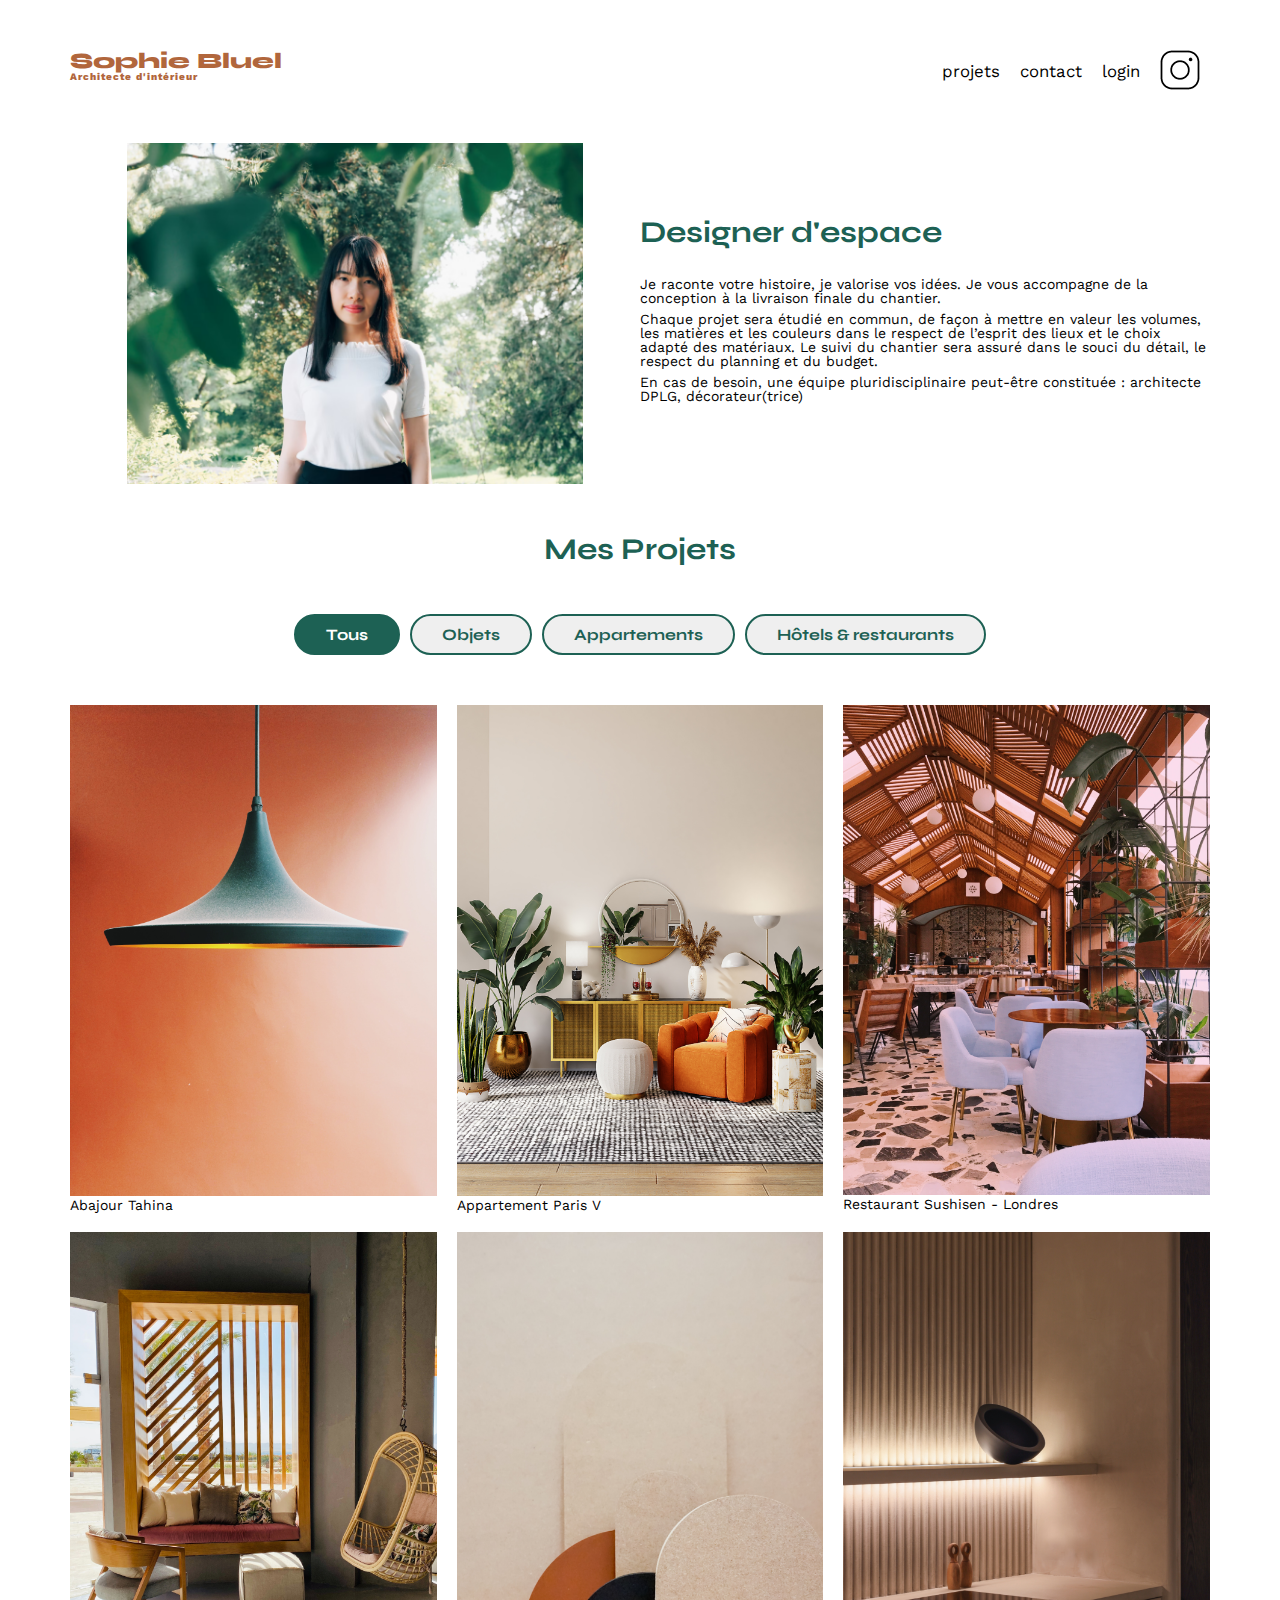
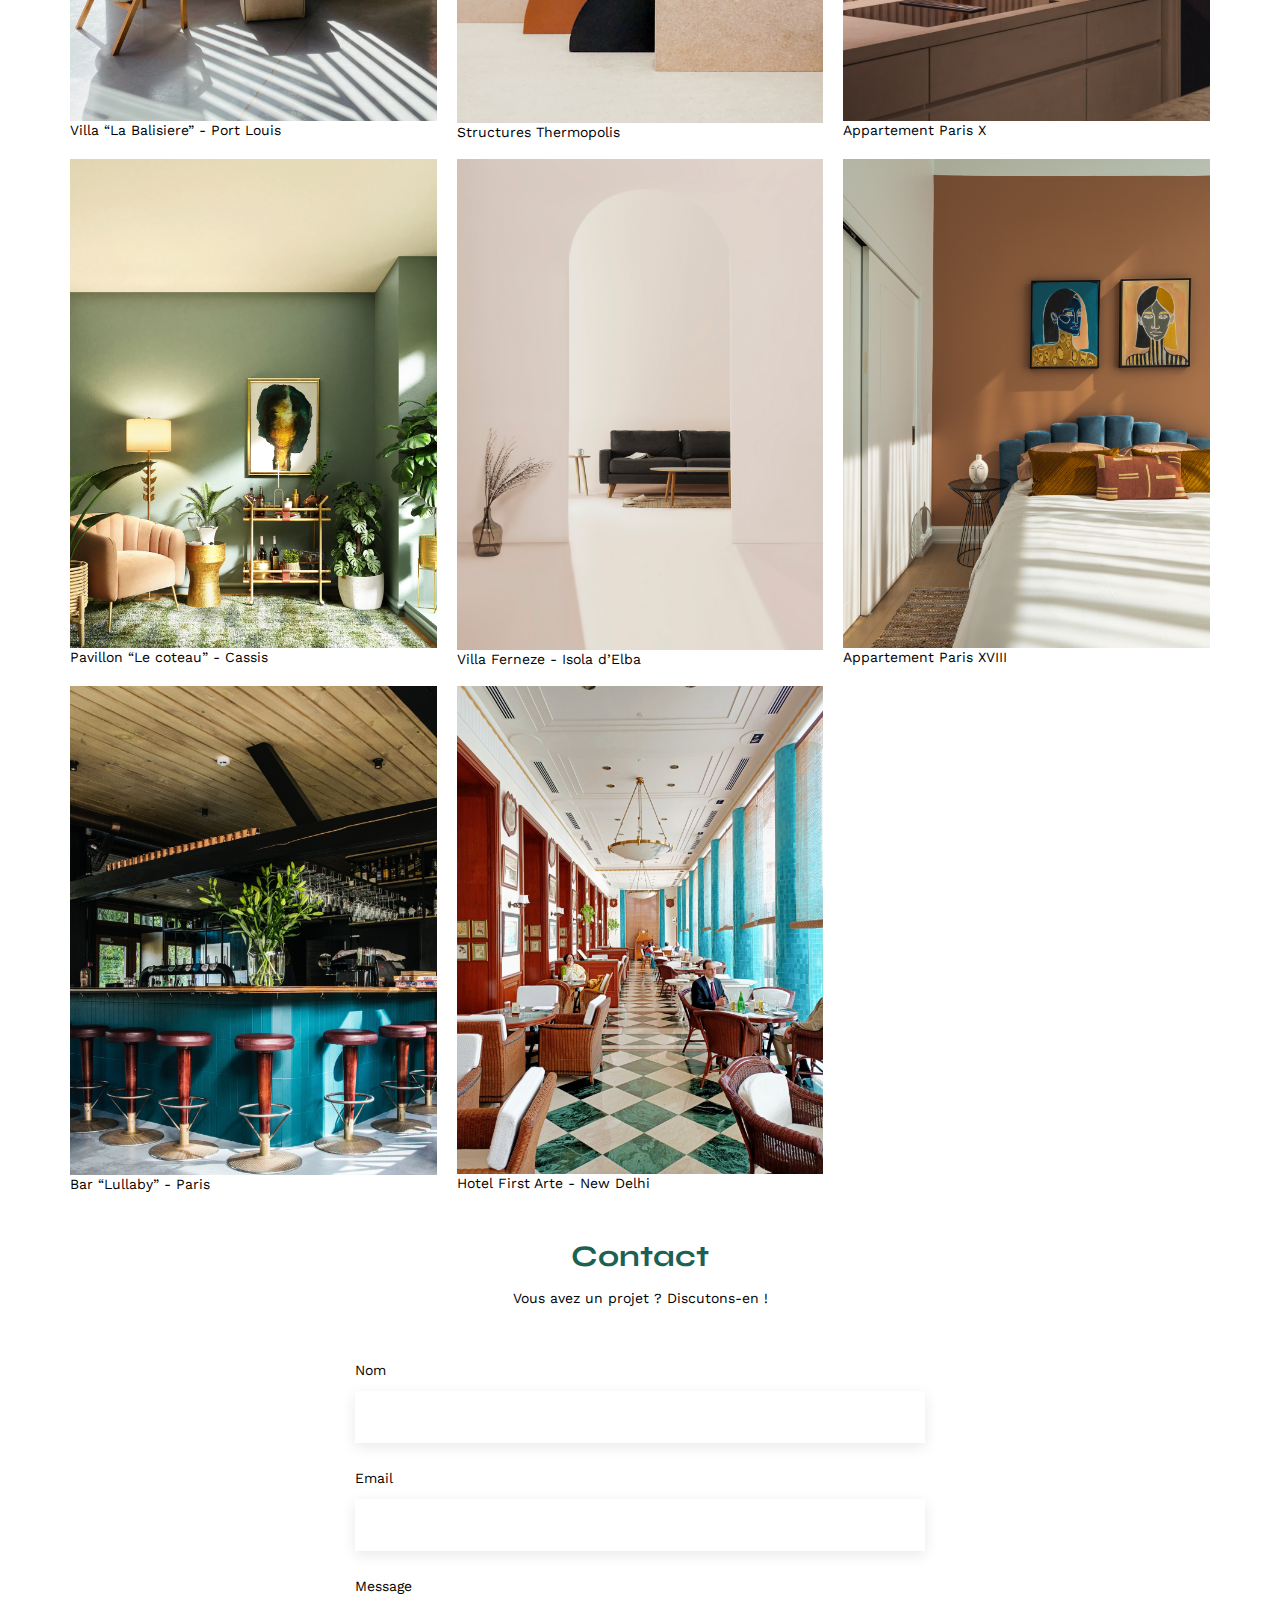
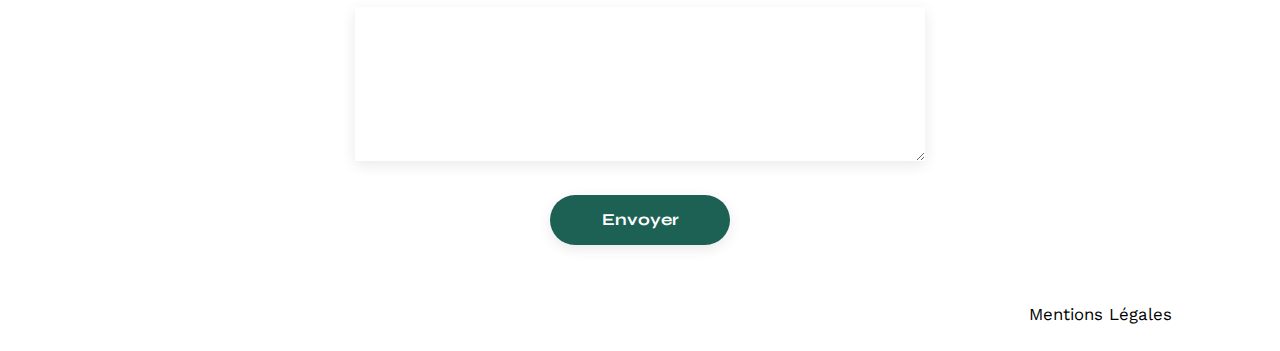
==== FrontEnd/index.html @ 638c0e52 "first commit" ====
<!DOCTYPE html>
<html lang="fr">

<head>
	<meta charset="UTF-8">
	<title>Sophie Bluel - Architecte d'intérieur</title>
	<meta name="viewport" content="width=device-width, initial-scale=1.0">
	<link rel="preconnect" href="https://fonts.googleapis.com">
	<link rel="preconnect" href="https://fonts.gstatic.com" crossorigin>
	<link href="https://fonts.googleapis.com/css2?family=Syne:wght@700;800&family=Work+Sans&display=swap"
		rel="stylesheet">
	<meta name="description" content="">
	<link rel="stylesheet" href="./assets/style.css">
</head>

<body>
	<header>
		<h1>Sophie Bluel <span>Architecte d'intérieur</span></h1>
		<nav>
			<ul>
				<li>projets</li>
				<li>contact</li>
				<li>login</li>
				<li><img src="./assets/icons/instagram.png" alt="Instagram"></li>
			</ul>
		</nav>
	</header>
	<main>
		<section id="introduction">
			<figure>
				<img src="./assets/images/sophie-bluel.png" alt="">
			</figure>
			<article>
				<h2>Designer d'espace</h2>
				<p>Je raconte votre histoire, je valorise vos idées. Je vous accompagne de la conception à la livraison
					finale du chantier.</p>
				<p>Chaque projet sera étudié en commun, de façon à mettre en valeur les volumes, les matières et les
					couleurs dans le respect de l’esprit des lieux et le choix adapté des matériaux. Le suivi du
					chantier sera assuré dans le souci du détail, le respect du planning et du budget.</p>
				<p>En cas de besoin, une équipe pluridisciplinaire peut-être constituée : architecte DPLG,
					décorateur(trice)</p>
			</article>
		</section>
		<section id="portfolio">
			<h2>Mes Projets</h2>
		
			<div class="filter-menu">
				<button class="filter-option rounded --selected" data-filter="option1">Tous</button>
				<button class="filter-option rounded" data-filter="option2">Objets</button>
				<button class="filter-option rounded" data-filter="option3">Appartements</button>
				<button class="filter-option rounded" data-filter="option4">Hôtels & restaurants</button>
			</div>

			<div class="gallery">
				<figure>
					<img src="assets/images/abajour-tahina.png" alt="Abajour Tahina">
					<figcaption>Abajour Tahina</figcaption>
				</figure>
				<figure>
					<img src="assets/images/appartement-paris-v.png" alt="Appartement Paris V">
					<figcaption>Appartement Paris V</figcaption>
				</figure>
				<figure>
					<img src="assets/images/restaurant-sushisen-londres.png" alt="Restaurant Sushisen - Londres">
					<figcaption>Restaurant Sushisen - Londres</figcaption>
				</figure>
				<figure>
					<img src="assets/images/la-balisiere.png" alt="Villa “La Balisiere” - Port Louis">
					<figcaption>Villa “La Balisiere” - Port Louis</figcaption>
				</figure>
				<figure>
					<img src="assets/images/structures-thermopolis.png" alt="Structures Thermopolis">
					<figcaption>Structures Thermopolis</figcaption>
				</figure>
				<figure>
					<img src="assets/images/appartement-paris-x.png" alt="Appartement Paris X">
					<figcaption>Appartement Paris X</figcaption>
				</figure>
				<figure>
					<img src="assets/images/le-coteau-cassis.png" alt="Pavillon “Le coteau” - Cassis">
					<figcaption>Pavillon “Le coteau” - Cassis</figcaption>
				</figure>
				<figure>
					<img src="assets/images/villa-ferneze.png" alt="Villa Ferneze - Isola d’Elba">
					<figcaption>Villa Ferneze - Isola d’Elba</figcaption>
				</figure>
				<figure>
					<img src="assets/images/appartement-paris-xviii.png" alt="Appartement Paris XVIII">
					<figcaption>Appartement Paris XVIII</figcaption>
				</figure>
				<figure>
					<img src="assets/images/bar-lullaby-paris.png" alt="Bar “Lullaby” - Paris">
					<figcaption>Bar “Lullaby” - Paris</figcaption>
				</figure>
				<figure>
					<img src="assets/images/hotel-first-arte-new-delhi.png" alt="Hotel First Arte - New Delhi">
					<figcaption>Hotel First Arte - New Delhi</figcaption>
				</figure>
			</div>
		</section>
		<section id="contact">
			<h2>Contact</h2>
			<p>Vous avez un projet ? Discutons-en !</p>
			<form action="#" method="post">
				<label for="name">Nom</label>
				<input type="text" name="name" id="name">
				<label for="email">Email</label>
				<input type="email" name="email" id="email">
				<label for="message">Message</label>
				<textarea name="message" id="message" cols="30" rows="10"></textarea>
				<input type="submit" value="Envoyer">
			</form>
		</section>
	</main>

	<footer>
		<nav>
			<ul>
				<li>Mentions Légales</li>
			</ul>
		</nav>
	</footer>
</body>

</html>
---- FrontEnd/assets/style.css ----
/* http://meyerweb.com/eric/tools/css/reset/
   v2.0 | 20110126
   License: none (public domain)
*/

html,
body,
div,
span,
applet,
object,
iframe,
h1,
h2,
h3,
h4,
h5,
h6,
p,
blockquote,
pre,
a,
abbr,
acronym,
address,
big,
cite,
code,
del,
dfn,
em,
img,
ins,
kbd,
q,
s,
samp,
small,
strike,
strong,
sub,
sup,
tt,
var,
b,
u,
i,
center,
dl,
dt,
dd,
ol,
ul,
li,
fieldset,
form,
label,
legend,
table,
caption,
tbody,
tfoot,
thead,
tr,
th,
td,
article,
aside,
canvas,
details,
embed,
figure,
figcaption,
footer,
header,
hgroup,
menu,
nav,
output,
ruby,
section,
summary,
time,
mark,
audio,
video {
	margin: 0;
	padding: 0;
	border: 0;
	font-size: 100%;
	font: inherit;
	vertical-align: baseline;
}
/* HTML5 display-role reset for older browsers */
article,
aside,
details,
figcaption,
figure,
footer,
header,
hgroup,
menu,
nav,
section {
	display: block;
}
body {
	line-height: 1;
}
ol,
ul {
	list-style: none;
}
blockquote,
q {
	quotes: none;
}
blockquote:before,
blockquote:after,
q:before,
q:after {
	content: "";
	content: none;
}
table {
	border-collapse: collapse;
	border-spacing: 0;
}
/** end reset css**/
body {
	max-width: 1140px;
	margin: auto;
	font-family: "Work Sans";
	font-size: 14px;
}
header {
	display: flex;
	justify-content: space-between;
	margin: 50px 0;
}
section {
	margin: 50px 0;
}

h1 {
	display: flex;
	flex-direction: column;
	font-family: "Syne";
	font-size: 22px;
	font-weight: 800;
	color: #b1663c;
}

h1 > span {
	font-family: "Work Sans";
	font-size: 10px;
	letter-spacing: 0.1em;
}

h2 {
	font-family: "Syne";
	font-weight: 700;
	font-size: 30px;
	color: #1d6154;
}
nav ul {
	display: flex;
	align-items: center;
	list-style-type: none;
}
nav li {
	padding: 0 10px;
	font-size: 1.2em;
}

li:hover {
	color: #b1663c;
}
#introduction {
	display: flex;
	align-items: center;
}
#introduction figure {
	flex: 1;
}
#introduction img {
	display: block;
	margin: auto;
	width: 80%;
}

#introduction article {
	flex: 1;
}
#introduction h2 {
	margin-bottom: 1em;
}

#introduction p {
	margin-bottom: 0.5em;
}
#portfolio h2 {
	text-align: center;
	margin-bottom: 1em;
}
.gallery {
	width: 100%;
	display: grid;
	grid-template-columns: 1fr 1fr 1fr;
	grid-column-gap: 20px;
	grid-row-gap: 20px;
}

.gallery img {
	width: 100%;
}
#contact {
	width: 50%;
	margin: auto;
}
#contact > * {
	text-align: center;
}
#contact h2 {
	margin-bottom: 20px;
}
#contact form {
	text-align: left;
	margin-top: 30px;
	display: flex;
	flex-direction: column;
}

#contact input {
	height: 50px;
	font-size: 1.2em;
	border: none;
	box-shadow: 0px 4px 14px rgba(0, 0, 0, 0.09);
}
#contact label {
	margin: 2em 0 1em 0;
}
#contact textarea {
	border: none;
	box-shadow: 0px 4px 14px rgba(0, 0, 0, 0.09);
}

input[type="submit"] {
	font-family: "Syne";
	font-weight: 700;
	color: white;
	background-color: #1d6154;
	margin: 2em auto;
	width: 180px;
	text-align: center;
	border-radius: 60px;
}

footer nav ul {
	display: flex;
	justify-content: flex-end;
	margin: 2em;
}

/* my code */
.filter-menu {
	display: flex;
	flex-direction: row;
	justify-content: center;
	gap: 10px;
	margin-top: 50px;
	margin-bottom: 50px;
}

.filter-option {
	padding: 9px 30px;
}

.rounded {
	border: 2px solid #1d6154;
	border-radius: 60px;
	color: #1d6154;
	font-family: "Syne";
	font-style: normal;
	font-weight: 700;
	font-size: 16px;
	line-height: 19px;
	text-align: center;
}

.rounded:hover {
	color: #fff;
	background-color: #1d6154;
}

.--selected{
	color: #fff;
	background-color: #1d6154;
}
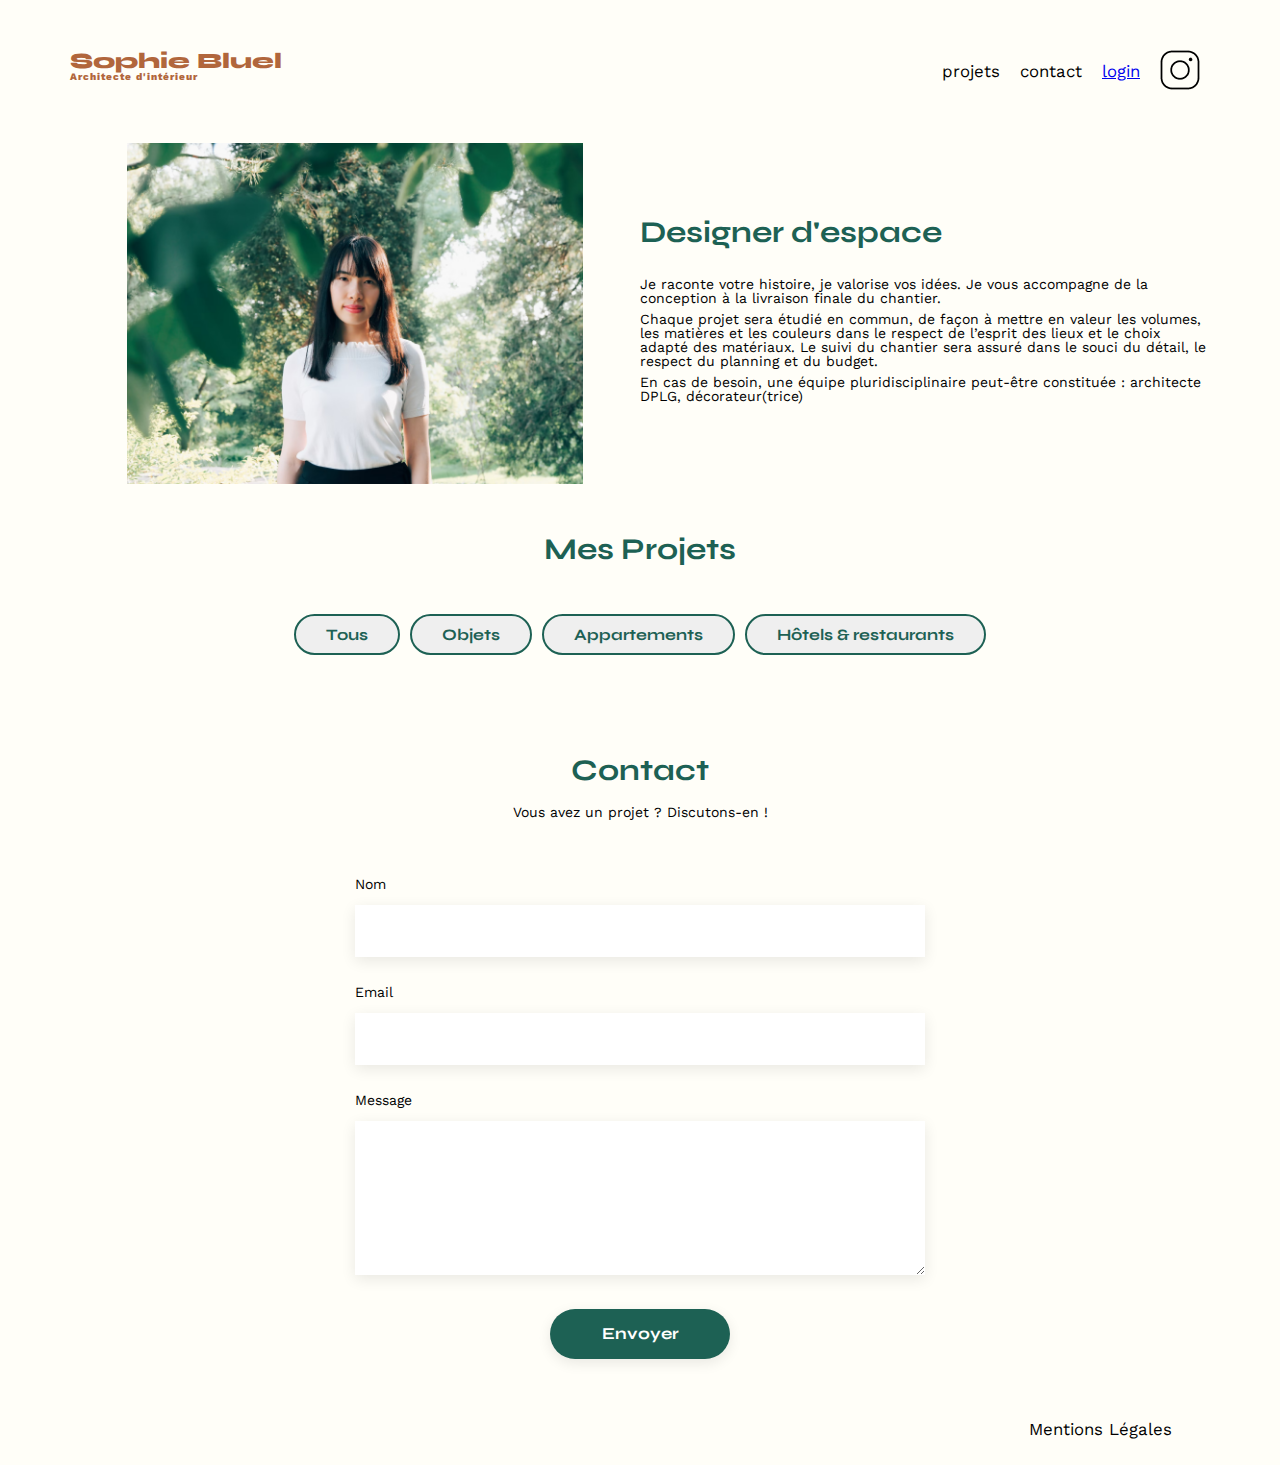
==== commit 439a0d3c: "Added Data retrieve of all work - Added dynamic filters for those works" ====
--- a/FrontEnd/index.html
+++ b/FrontEnd/index.html
@@ -11,6 +11,7 @@
 		rel="stylesheet">
 	<meta name="description" content="">
 	<link rel="stylesheet" href="./assets/style.css">
+	<script src="script.js" defer></script>
 </head>
 
 <body>
@@ -20,7 +21,7 @@
 			<ul>
 				<li>projets</li>
 				<li>contact</li>
-				<li>login</li>
+				<li><a href="./login.html">login</a></li>
 				<li><img src="./assets/icons/instagram.png" alt="Instagram"></li>
 			</ul>
 		</nav>
@@ -45,14 +46,14 @@
 			<h2>Mes Projets</h2>
 		
 			<div class="filter-menu">
-				<button class="filter-option rounded --selected" data-filter="option1">Tous</button>
-				<button class="filter-option rounded" data-filter="option2">Objets</button>
-				<button class="filter-option rounded" data-filter="option3">Appartements</button>
-				<button class="filter-option rounded" data-filter="option4">Hôtels & restaurants</button>
+				<button class="filter-option rounded" data-filter="0">Tous</button>
+				<button class="filter-option rounded" data-filter="1">Objets</button>
+				<button class="filter-option rounded" data-filter="2">Appartements</button>
+				<button class="filter-option rounded" data-filter="3">Hôtels & restaurants</button>
 			</div>
 
 			<div class="gallery">
-				<figure>
+				<!-- <figure>
 					<img src="assets/images/abajour-tahina.png" alt="Abajour Tahina">
 					<figcaption>Abajour Tahina</figcaption>
 				</figure>
@@ -95,7 +96,7 @@
 				<figure>
 					<img src="assets/images/hotel-first-arte-new-delhi.png" alt="Hotel First Arte - New Delhi">
 					<figcaption>Hotel First Arte - New Delhi</figcaption>
-				</figure>
+				</figure> -->
 			</div>
 		</section>
 		<section id="contact">
--- a/FrontEnd/assets/style.css
+++ b/FrontEnd/assets/style.css
@@ -133,6 +133,8 @@
 	margin: auto;
 	font-family: "Work Sans";
 	font-size: 14px;
+	height: 100%;
+	background-color: #FFFEF8;
 }
 header {
 	display: flex;
@@ -287,14 +289,50 @@
 	font-size: 16px;
 	line-height: 19px;
 	text-align: center;
-}
-
-.rounded:hover {
-	color: #fff;
-	background-color: #1d6154;
+	transform: scale(1);
+	transition:transform 150ms ease;
 }
 
 .--selected{
 	color: #fff;
 	background-color: #1d6154;
-}
+	/* transform: scale(1.025);
+	transition:transform 150ms ease; */
+}
+
+.rounded:hover{
+	transform: scale(1.025);
+	transition:transform 150ms ease;
+}
+
+
+#login {
+	width: 50%;
+	margin: auto;
+	margin-bottom:300px ;
+}
+#login > * {
+	text-align: center;
+}
+#login h2 {
+	margin-bottom: 20px;
+}
+#login form {
+	text-align: left;
+	margin-top: 30px;
+	display: flex;
+	flex-direction: column;
+}
+#login input {
+	height: 50px;
+	font-size: 1.2em;
+	border: none;
+	box-shadow: 0px 4px 14px rgba(0, 0, 0, 0.09);
+}
+#login label {
+	margin: 2em 0 1em 0;
+}
+#login textarea {
+	border: none;
+	box-shadow: 0px 4px 14px rgba(0, 0, 0, 0.09);
+}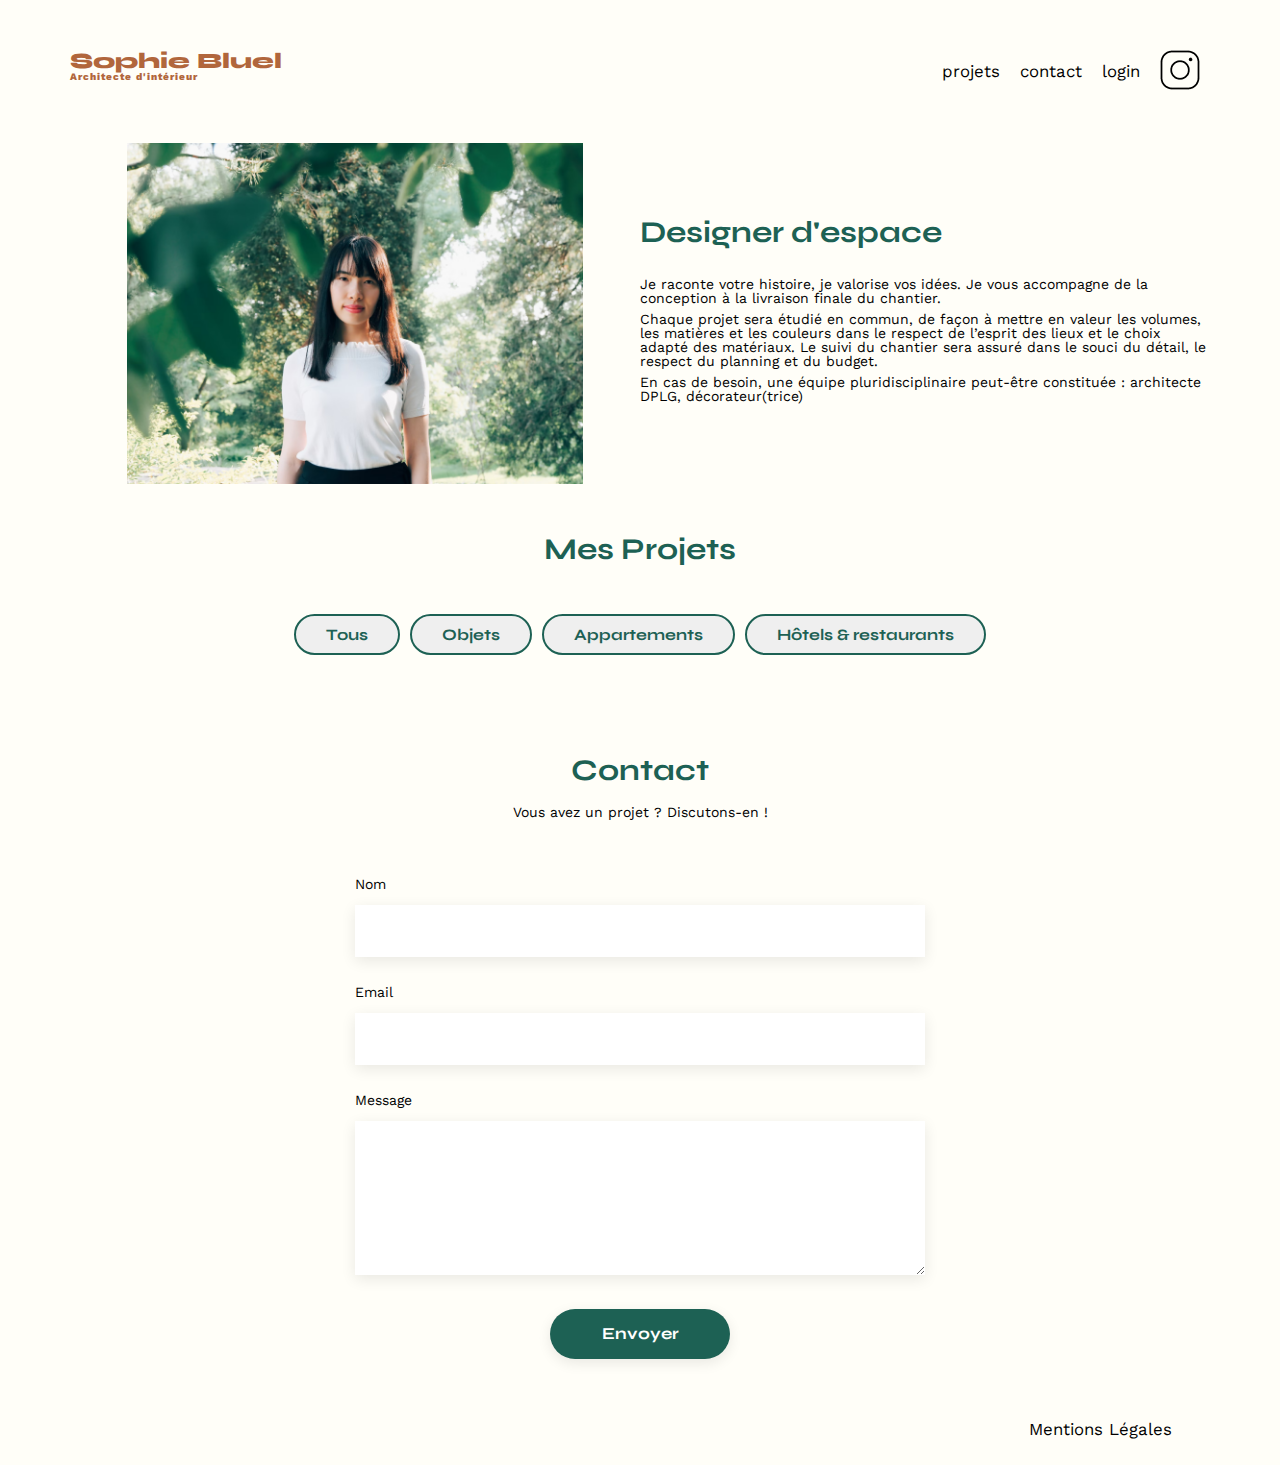
==== commit 458b6fc7: "Delete working dyn, post still having problem with" ====
--- a/FrontEnd/index.html
+++ b/FrontEnd/index.html
@@ -9,31 +9,86 @@
 	<link rel="preconnect" href="https://fonts.gstatic.com" crossorigin>
 	<link href="https://fonts.googleapis.com/css2?family=Syne:wght@700;800&family=Work+Sans&display=swap"
 		rel="stylesheet">
+	<link rel="stylesheet" href="https://cdnjs.cloudflare.com/ajax/libs/font-awesome/6.0.0-beta3/css/all.min.css">
 	<meta name="description" content="">
 	<link rel="stylesheet" href="./assets/style.css">
 	<script src="script.js" defer></script>
 </head>
 
 <body>
+	<div class="top-blackLine">
+		<div class="top-blackLine_nav">
+			<a href="#" class="editionModeBtn"><i class="fa-regular fa-pen-to-square"></i> Mode édition</a>
+			<a href="#" class="publicateChangesBtn">publier les changements</a>
+		</div>
+	</div>
 	<header>
 		<h1>Sophie Bluel <span>Architecte d'intérieur</span></h1>
 		<nav>
 			<ul>
 				<li>projets</li>
 				<li>contact</li>
-				<li><a href="./login.html">login</a></li>
+				<li><a href="./login.html" id="logB">login</a></li>
+				<!-- adjustedHeader a rajouter  -->
 				<li><img src="./assets/icons/instagram.png" alt="Instagram"></li>
 			</ul>
 		</nav>
 	</header>
+	<!-- Modal -->
+	<div class="modal" id="sbModal">
+		<div class="modal-content manageGallery">
+			<span class="close">&times;</span>
+			<!-- Modal content1 -->
+			<div class="modal_title">Galerie Photo</div>
+			<div class="smlGallery">
+				<!-- JS script adds figures/img here -->
+			</div>
+			<button class="addPic_btn rounded --selected">Ajouter une photo</button>
+			<button class="delete_btn">Supprimer une gallerie</button>
+		</div>
+
+		<div class="modal-content managePic">
+			<span class="close">&times;</span>
+			<span class="previous"><i class="fa-solid fa-arrow-left"></i></span>
+			<!-- Modal content2 -->
+			<div class="modal_title">Ajouter Photo</div>
+
+
+			<!-- 	<div class="pic_add-img">Add a photohere</div> --><!-- A mettre dans le formulaire ?? -->
+
+			<!-- <i class="fa-regular fa-image addPicIcon"></i>
+			<p class="addPic_Description-title">Ajouter une photo</p>
+			<p class="addPic_Description-byline">jpg, png : 4mo max</p> -->
+
+			<form action="#" id="submitForm" enctype="multipart/form-data">
+				<label for="photo" class="pic_add-img-label"></label>
+				<input type="file" id="photo" name="photo" accept=".png, .jpg"/>
+				
+				<label for="nomProjet" class="pic_add-title-label">Titre</label>
+				<input type="text" id="nomProjet" name="nomProjet" class="select-title" value="Jeanbernard"/>
+				
+				<label for="cat" class="pic_add-category-label">Catégorie</label>
+				<select name="category" id="cat" class="select-category">
+
+					<!-- Options added via js funct generateCategoriesInModal()-->
+				</select>
+				
+				<input type="submit" value="Valider" id="submitBtn" />
+			</form>
+
+		</div>
+	</div>
 	<main>
 		<section id="introduction">
 			<figure>
 				<img src="./assets/images/sophie-bluel.png" alt="">
+				<a href="#" class="modify --adjustedmodify" id="modifyProfil"><i
+						class="fa-regular fa-pen-to-square"></i> Modifier</a>
 			</figure>
 			<article>
 				<h2>Designer d'espace</h2>
-				<p>Je raconte votre histoire, je valorise vos idées. Je vous accompagne de la conception à la livraison
+				<p>Je raconte votre histoire, je valorise vos idées. Je vous accompagne de la conception à la
+					livraison
 					finale du chantier.</p>
 				<p>Chaque projet sera étudié en commun, de façon à mettre en valeur les volumes, les matières et les
 					couleurs dans le respect de l’esprit des lieux et le choix adapté des matériaux. Le suivi du
@@ -43,8 +98,10 @@
 			</article>
 		</section>
 		<section id="portfolio">
-			<h2>Mes Projets</h2>
-		
+			<div id="portfolio_header">
+				<h2>Mes Projets</h2>
+				<button class="modify" id="modifyProject"><i class="fa-regular fa-pen-to-square"></i> Modifier</a>
+			</div>
 			<div class="filter-menu">
 				<button class="filter-option rounded" data-filter="0">Tous</button>
 				<button class="filter-option rounded" data-filter="1">Objets</button>
@@ -53,50 +110,6 @@
 			</div>
 
 			<div class="gallery">
-				<!-- <figure>
-					<img src="assets/images/abajour-tahina.png" alt="Abajour Tahina">
-					<figcaption>Abajour Tahina</figcaption>
-				</figure>
-				<figure>
-					<img src="assets/images/appartement-paris-v.png" alt="Appartement Paris V">
-					<figcaption>Appartement Paris V</figcaption>
-				</figure>
-				<figure>
-					<img src="assets/images/restaurant-sushisen-londres.png" alt="Restaurant Sushisen - Londres">
-					<figcaption>Restaurant Sushisen - Londres</figcaption>
-				</figure>
-				<figure>
-					<img src="assets/images/la-balisiere.png" alt="Villa “La Balisiere” - Port Louis">
-					<figcaption>Villa “La Balisiere” - Port Louis</figcaption>
-				</figure>
-				<figure>
-					<img src="assets/images/structures-thermopolis.png" alt="Structures Thermopolis">
-					<figcaption>Structures Thermopolis</figcaption>
-				</figure>
-				<figure>
-					<img src="assets/images/appartement-paris-x.png" alt="Appartement Paris X">
-					<figcaption>Appartement Paris X</figcaption>
-				</figure>
-				<figure>
-					<img src="assets/images/le-coteau-cassis.png" alt="Pavillon “Le coteau” - Cassis">
-					<figcaption>Pavillon “Le coteau” - Cassis</figcaption>
-				</figure>
-				<figure>
-					<img src="assets/images/villa-ferneze.png" alt="Villa Ferneze - Isola d’Elba">
-					<figcaption>Villa Ferneze - Isola d’Elba</figcaption>
-				</figure>
-				<figure>
-					<img src="assets/images/appartement-paris-xviii.png" alt="Appartement Paris XVIII">
-					<figcaption>Appartement Paris XVIII</figcaption>
-				</figure>
-				<figure>
-					<img src="assets/images/bar-lullaby-paris.png" alt="Bar “Lullaby” - Paris">
-					<figcaption>Bar “Lullaby” - Paris</figcaption>
-				</figure>
-				<figure>
-					<img src="assets/images/hotel-first-arte-new-delhi.png" alt="Hotel First Arte - New Delhi">
-					<figcaption>Hotel First Arte - New Delhi</figcaption>
-				</figure> -->
 			</div>
 		</section>
 		<section id="contact">
--- a/FrontEnd/assets/style.css
+++ b/FrontEnd/assets/style.css
@@ -134,7 +134,7 @@
 	font-family: "Work Sans";
 	font-size: 14px;
 	height: 100%;
-	background-color: #FFFEF8;
+	background-color: #fffef8;
 }
 header {
 	display: flex;
@@ -204,7 +204,7 @@
 }
 #portfolio h2 {
 	text-align: center;
-	margin-bottom: 1em;
+	/* margin-bottom: 1em; */
 }
 .gallery {
 	width: 100%;
@@ -265,7 +265,47 @@
 	margin: 2em;
 }
 
-/* my code */
+/*     -----------------------   my code ----------------------- */
+
+.top-blackLine {
+	display: none;
+	justify-content: center;
+	align-items: center;
+	width: 100%;
+	height: 60px;
+	background: black;
+	position: absolute;
+	top: 0px;
+	left: 0px;
+}
+
+.top-blackLine_nav {
+	display: flex;
+	gap: 25px;
+	align-items: center;
+}
+
+.editionModeBtn {
+	color: white;
+	text-decoration: none;
+}
+
+.publicateChangesBtn {
+	color: black;
+	background-color: white;
+	text-decoration: none;
+	padding: 11px 23px;
+	font-weight: 700;
+	text-align: center;
+	border-radius: 60px;
+	border: 2px solid white;
+	transition: transform 150ms ease;
+}
+
+.--adjustedMainHeader {
+	margin-top: 100px;
+}
+
 .filter-menu {
 	display: flex;
 	flex-direction: row;
@@ -290,26 +330,257 @@
 	line-height: 19px;
 	text-align: center;
 	transform: scale(1);
-	transition:transform 150ms ease;
-}
-
-.--selected{
+	transition: transform 150ms ease;
+}
+
+.--selected {
 	color: #fff;
 	background-color: #1d6154;
-	/* transform: scale(1.025);
-	transition:transform 150ms ease; */
-}
-
-.rounded:hover{
+}
+
+.rounded:hover {
 	transform: scale(1.025);
-	transition:transform 150ms ease;
-}
-
-
+	transition: transform 150ms ease;
+}
+
+.modify {
+	display: none;
+	font-family: "Work Sans";
+	font-size: 14px;
+	text-decoration: none;
+	color: black;
+	cursor: pointer;
+}
+
+.--adjustedmodify {
+	margin-left: 55px;
+	margin-top: 10px;
+}
+
+.--adjustedPortfolioHeader {
+	margin-left: 80px;
+}
+
+#logB {
+	text-decoration: none;
+	color: Black;
+}
+
+#logB:hover {
+	color: #b1663c;
+}
+
+#projB {
+	text-decoration: none;
+	color: Black;
+}
+
+#projB:hover {
+	color: #b1663c;
+}
+
+#portfolio_header {
+	margin-bottom: 1em;
+	display: flex;
+	align-items: center;
+	justify-content: center;
+	gap: 20px;
+}
+
+#modifyProject {
+	color: black;
+	border: none;
+	background-color: #fffef8;
+}
+#modifyProject:hover {
+	transform: scale(1.1);
+	transition: transform 100ms ease;
+}
+
+#sbModal {
+	display: none;
+	position: fixed;
+	box-sizing: border-box;
+	/* 	overflow: hidden; */
+	z-index: 1;
+	margin: auto;
+	overflow: auto;
+	padding: 60px 105px 50px 105px;
+	border-radius: 10px;
+	left: 0;
+	top: 200px;
+	right: 0;
+	bottom: 200px;
+	width: 630px;
+	height: 730px;
+	background: #ffffff;
+	animation: modalAppear 300ms ease-in;
+}
+
+.modal-content {
+	display: flex;
+	flex-direction: column;
+	align-items: center;
+	width: 100%;
+	height: 100%;
+	gap: 40px;
+}
+
+#sbModal .close {
+	font-size: 24px;
+	cursor: pointer;
+	top: 26px;
+	right: 30px;
+	position: absolute;
+	font-weight: bold;
+}
+
+#sbModal .previous {
+	font-size: 16px;
+	cursor: pointer;
+	top: 26px;
+	left: 30px;
+	position: absolute;
+}
+
+.modal_title {
+	font-family: "Work Sans";
+	font-style: normal;
+	font-weight: 400;
+	font-size: 26px;
+	line-height: 30px;
+}
+
+.smlGallery {
+	display: grid;
+	grid-template-columns: 1fr 1fr 1fr 1fr 1fr;
+	grid-column-gap: 9px;
+	grid-row-gap: 12px;
+}
+.smlGallery img {
+	width: 78px;
+	height: 100px;
+	cursor: grab;
+}
+
+.--imgSelected {
+	opacity: 0.5;
+}
+
+.smlGallery i {
+	color: white;
+	position: absolute;
+	top: 5px;
+	right: 5px;
+	background-color: black;
+	padding: 3px;
+	font-size: 10px;
+	cursor: pointer;
+}
+
+.smlGallery figure {
+	position: relative;
+}
+
+.addPic_btn {
+	width: 237px;
+	height: 36px;
+	font-weight: 700;
+}
+
+.delete_btn {
+	width: 237px;
+	height: 17px;
+	font-weight: 400;
+	color: red;
+	border: none;
+	background-color: #fff;
+}
+
+.pic_add-img-label  {
+	display: flex;
+	flex-direction: column;
+	justify-content: center;
+	align-items: center;
+	width: 420px;
+	height: 170px;
+	background: #e8f1f7;
+	border-radius: 5px;
+}
+
+.pic_add-title-label, .pic_add-category-label {
+	margin-top: 30px;
+}
+
+#photo {
+	/* display: none; */
+}
+
+#file-upload-button {
+	background-color: #1d6154;
+}
+
+.addPicIcon {
+	font-size: 64px;
+	color: grey;
+}
+
+.addPic_Description-title {
+	color: #306685;
+	padding: 10px 33px;
+	border-radius: 50px;
+	background-color: #cbd6dc;
+	margin-top: 20px;
+}
+
+.addPic_Description-byline {
+	font-size: 10px;
+	margin-top: 8px;
+}
+
+
+
+.--grayEffect {
+	background: rgba(0, 0, 0, 0.3);
+	animation: smoothingbgcolor 250ms ease;
+}
+
+.--blurEffect {
+	filter: blur(5px);
+	animation: blurEffect 750ms ease;
+}
+
+#submitForm {
+	display: flex;
+	flex-direction: column;
+}
+.select-title,
+.select-category {
+	z-index: 2;
+	box-sizing: border-box;
+	width: 420px;
+	height: 51px;
+	margin-top: 10px;
+	margin-bottom: 20px;
+	border: 0px solid;
+	background-color: transparent;
+	box-shadow: 0px 4px 14px rgba(0, 0, 0, 0.2);
+	outline: none;
+	padding: 0px;
+	font-family: "Work Sans";
+	font-size: 16px;
+}
+
+#submitBtn {
+	padding: 10px 50px;
+	width: 237px;
+}
+
+/*     -----------------------   fin my code ----------------------- */
 #login {
 	width: 50%;
 	margin: auto;
-	margin-bottom:300px ;
+	margin-bottom: 300px;
 }
 #login > * {
 	text-align: center;
@@ -335,4 +606,39 @@
 #login textarea {
 	border: none;
 	box-shadow: 0px 4px 14px rgba(0, 0, 0, 0.09);
-}+}
+
+@keyframes modalAppear {
+	0% {
+		opacity: 0;
+		transform: TranslateY(-5rem);
+	}
+	5% {
+		opacity: 0;
+	}
+	100% {
+		opacity: 1;
+		transform: TranslateY(0rem);
+	}
+}
+
+@keyframes grayEffect {
+	0% {
+		background-color: rgb(255, 254, 248, 1);
+	}
+	40% {
+		background-color: rgb(255, 254, 248, 1);
+	}
+	100% {
+		background: rgba(0, 0, 0, 0.3);
+	}
+}
+
+@keyframes blurEffect {
+	0% {
+		filter: blur(0px);
+	}
+	100% {
+		filter: blur(5px);
+	}
+}
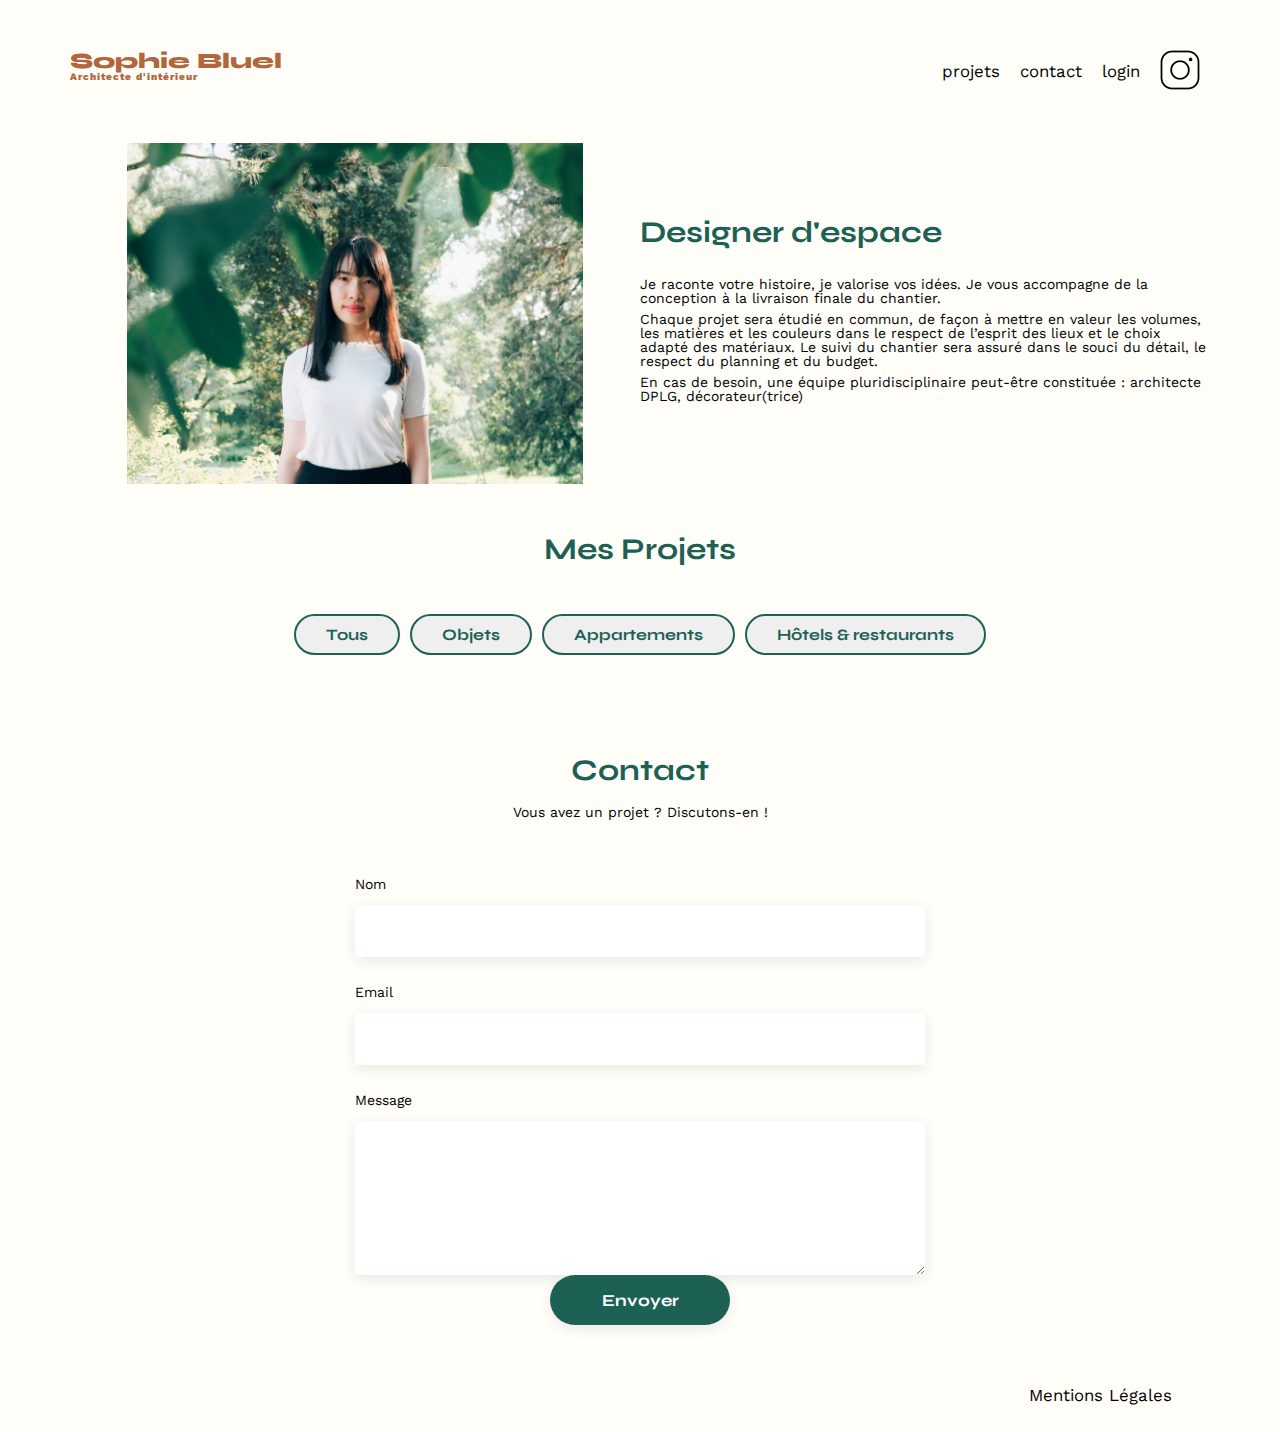
==== commit 49e6cff4: "Add and delete finished, user error message for login finished, have to clean up project" ====
--- a/FrontEnd/index.html
+++ b/FrontEnd/index.html
@@ -43,6 +43,7 @@
 			<div class="smlGallery">
 				<!-- JS script adds figures/img here -->
 			</div>
+			<div class="grayLine"></div>
 			<button class="addPic_btn rounded --selected">Ajouter une photo</button>
 			<button class="delete_btn">Supprimer une gallerie</button>
 		</div>
@@ -56,23 +57,24 @@
 
 			<!-- 	<div class="pic_add-img">Add a photohere</div> --><!-- A mettre dans le formulaire ?? -->
 
-			<!-- <i class="fa-regular fa-image addPicIcon"></i>
-			<p class="addPic_Description-title">Ajouter une photo</p>
-			<p class="addPic_Description-byline">jpg, png : 4mo max</p> -->
 
-			<form action="#" id="submitForm" enctype="multipart/form-data">
-				<label for="photo" class="pic_add-img-label"></label>
-				<input type="file" id="photo" name="photo" accept=".png, .jpg"/>
-				
-				<label for="nomProjet" class="pic_add-title-label">Titre</label>
-				<input type="text" id="nomProjet" name="nomProjet" class="select-title" value="Jeanbernard"/>
-				
-				<label for="cat" class="pic_add-category-label">Catégorie</label>
-				<select name="category" id="cat" class="select-category">
+			<form id="submitForm" enctype="multipart/form-data">
+				<label for="photo" class="pic_add-img-label">
+					<i class="fa-regular fa-image addPicIcon"></i>
+					<p class="addPic_Description-title">Ajouter une photo</p>
+					<p class="addPic_Description-byline">jpg, png : 4mo max</p>
+				</label>
+				<input name="image" type="file" id="photo" accept=".png, .jpg" />
+
+				<label for="titleProjet" class="pic_add-title-label">Titre</label>
+				<input name="title" type="text" id="titleProjet" class="select-title" value="Test" />
+
+				<label for="categories" class="pic_add-category-label">Catégorie</label>
+				<select name="category" id="categories" class="select-category">
 
 					<!-- Options added via js funct generateCategoriesInModal()-->
 				</select>
-				
+				<div class="grayLine"></div>
 				<input type="submit" value="Valider" id="submitBtn" />
 			</form>
 
--- a/FrontEnd/assets/style.css
+++ b/FrontEnd/assets/style.css
@@ -211,11 +211,13 @@
 	display: grid;
 	grid-template-columns: 1fr 1fr 1fr;
 	grid-column-gap: 20px;
-	grid-row-gap: 20px;
+	grid-row-gap: 30px;
 }
 
 .gallery img {
 	width: 100%;
+	height: 100%;
+	object-fit: cover;
 }
 #contact {
 	width: 50%;
@@ -253,7 +255,7 @@
 	font-weight: 700;
 	color: white;
 	background-color: #1d6154;
-	margin: 2em auto;
+	margin: 0px auto 2em auto;
 	width: 180px;
 	text-align: center;
 	border-radius: 60px;
@@ -401,17 +403,16 @@
 	display: none;
 	position: fixed;
 	box-sizing: border-box;
-	/* 	overflow: hidden; */
 	z-index: 1;
 	margin: auto;
 	overflow: auto;
-	padding: 60px 105px 50px 105px;
+	padding: 60px 100px 50px 100px;
 	border-radius: 10px;
 	left: 0;
 	top: 200px;
 	right: 0;
 	bottom: 200px;
-	width: 630px;
+	width: 650px;
 	height: 730px;
 	background: #ffffff;
 	animation: modalAppear 300ms ease-in;
@@ -423,7 +424,6 @@
 	align-items: center;
 	width: 100%;
 	height: 100%;
-	gap: 40px;
 }
 
 #sbModal .close {
@@ -449,6 +449,7 @@
 	font-weight: 400;
 	font-size: 26px;
 	line-height: 30px;
+	margin-bottom: 40px;
 }
 
 .smlGallery {
@@ -456,15 +457,23 @@
 	grid-template-columns: 1fr 1fr 1fr 1fr 1fr;
 	grid-column-gap: 9px;
 	grid-row-gap: 12px;
-}
+	height: 500px;
+	overflow: auto;
+}
+
 .smlGallery img {
 	width: 78px;
 	height: 100px;
-	cursor: grab;
 }
 
 .--imgSelected {
 	opacity: 0.5;
+}
+.--imgSelected::after {
+	content: "";
+	width: 100%;
+	height: 100%;
+	background:red;
 }
 
 .smlGallery i {
@@ -482,10 +491,22 @@
 	position: relative;
 }
 
+.grayLine {
+	margin: 50px 0px 40px 0px;
+	width: 100%;
+	border-top: 2px solid #b3b3b3;
+}
+
 .addPic_btn {
+	display: flex;
 	width: 237px;
 	height: 36px;
+	padding: 10px 48px;
+	font-size: 14px;
 	font-weight: 700;
+	align-items: center;
+	justify-content: center;
+	margin-bottom: 25px;
 }
 
 .delete_btn {
@@ -497,7 +518,7 @@
 	background-color: #fff;
 }
 
-.pic_add-img-label  {
+.pic_add-img-label {
 	display: flex;
 	flex-direction: column;
 	justify-content: center;
@@ -508,12 +529,13 @@
 	border-radius: 5px;
 }
 
-.pic_add-title-label, .pic_add-category-label {
+.pic_add-title-label,
+.pic_add-category-label {
 	margin-top: 30px;
 }
 
 #photo {
-	/* display: none; */
+	display: none;
 }
 
 #file-upload-button {
@@ -537,8 +559,6 @@
 	font-size: 10px;
 	margin-top: 8px;
 }
-
-
 
 .--grayEffect {
 	background: rgba(0, 0, 0, 0.3);
@@ -561,7 +581,7 @@
 	width: 420px;
 	height: 51px;
 	margin-top: 10px;
-	margin-bottom: 20px;
+
 	border: 0px solid;
 	background-color: transparent;
 	box-shadow: 0px 4px 14px rgba(0, 0, 0, 0.2);
@@ -572,6 +592,7 @@
 }
 
 #submitBtn {
+	margin: 0 auto;
 	padding: 10px 50px;
 	width: 237px;
 }
@@ -597,7 +618,7 @@
 #login input {
 	height: 50px;
 	font-size: 1.2em;
-	border: none;
+	/* border: none; */
 	box-shadow: 0px 4px 14px rgba(0, 0, 0, 0.09);
 }
 #login label {
@@ -606,6 +627,51 @@
 #login textarea {
 	border: none;
 	box-shadow: 0px 4px 14px rgba(0, 0, 0, 0.09);
+}
+
+#email, #pass {
+	border:none;
+}
+
+/*     -----------------------  my code ----------------------- */
+
+.loginErr {
+	background-color: rgba(255, 68, 68, 0.445);
+	border: 2px solid rgba(255, 68, 68, 0.445);
+	animation: shake 100ms ease-in 4;
+}
+
+.forgotpw {
+	display: flex;
+	justify-content: center;
+	color: black;
+}
+
+#loginErr-message {
+	display:flex;
+	justify-content: center;
+	height: 24px;
+	margin: 20px 0px 20px 0px;
+	font-size: 16px;
+	color: red;
+}
+
+@keyframes shake {
+	0% {
+		transform: translateX(0px);
+	}
+	25% {
+		transform: translateX(-8px);
+	}
+	50% {
+		transform: translateX(0px);
+	}
+	75% {
+		transform: translateX(8px);
+	}
+	100% {
+		transform: translateX(0px);
+	}
 }
 
 @keyframes modalAppear {
